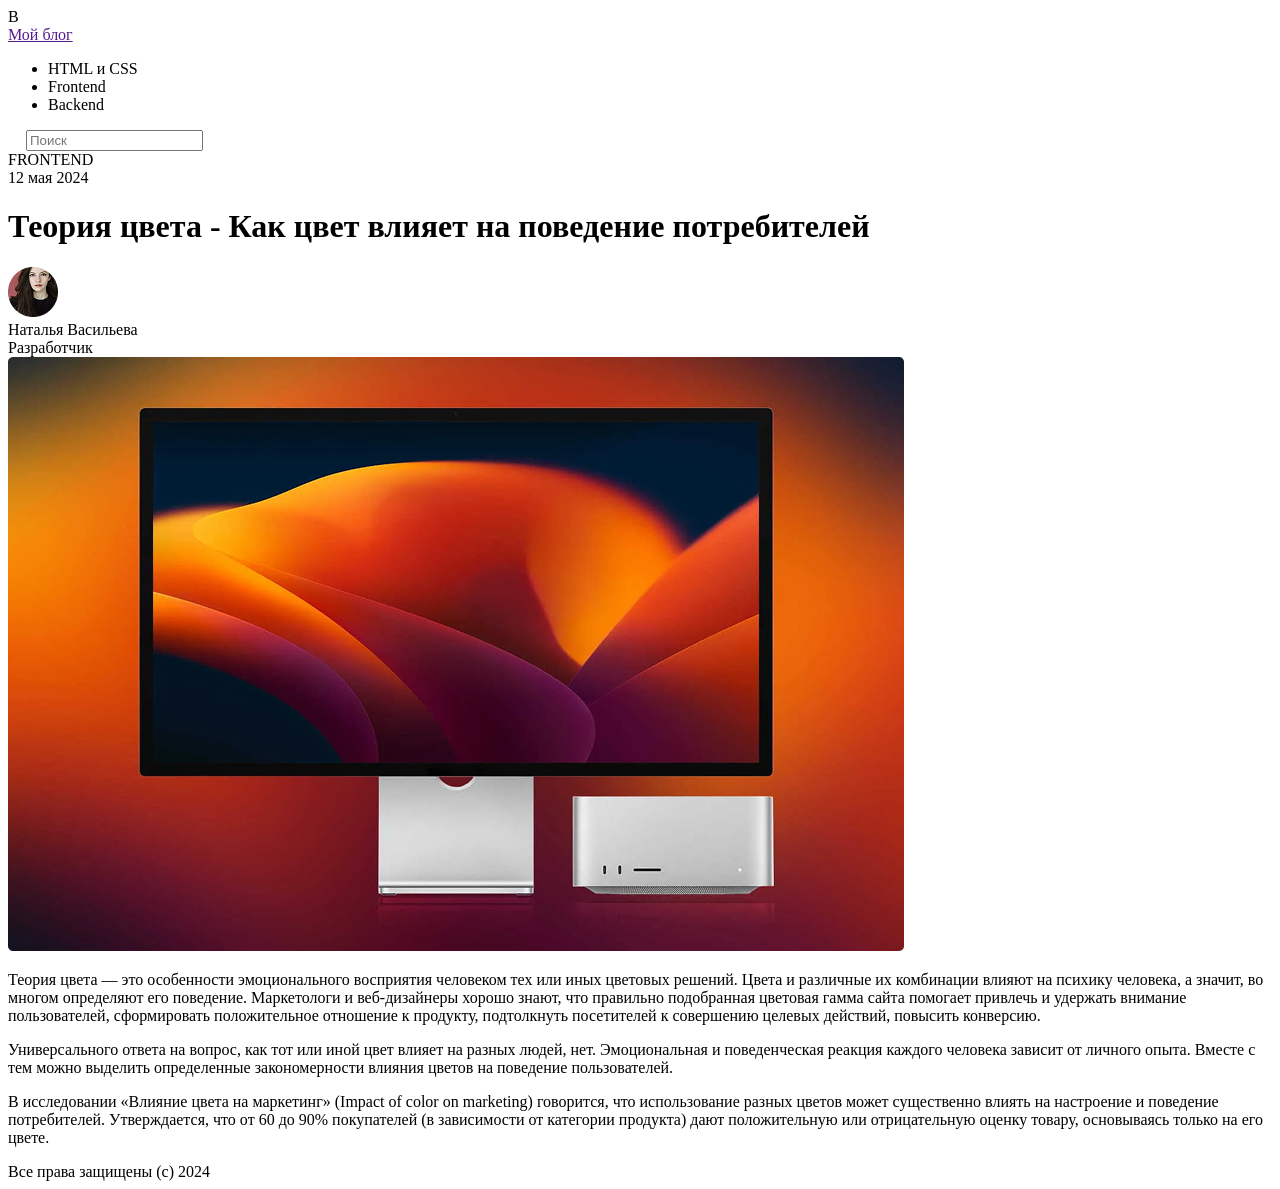
==== 1-Blog/index.html @ 3f0859f4 "ДЗ-1" ====
<!DOCTYPE html>
<html lang="en">
<head>
    <meta charset="UTF-8">
    <meta name="viewport" content="width=device-width, initial-scale=1.0">
    <title>Блог</title>
</head>
<body>
    <header>
        <div>
            <div>В</div>
            <a href="">Мой блог</a>
        </div>
        <nav>
            <ul>
                <li>HTML и CSS</li>
                <li>Frontend</li>
                <li>Backend</li>
            </ul>
        </nav>
        <form action="">
            <img src="img/search.png" alt="">
            <input type="text" placeholder="Поиск">
        </form>
    </header>
    <main>
        <div>
            <div>FRONTEND</div>
            <div>12 мая 2024</div>
        </div>
        <h1>Теория цвета - Как цвет влияет на поведение потребителей</h1>
        <div>
            <img src="img/Ellipse 1.png" alt="">
            <div>
                <div>Наталья Васильева</div>
                <div>Разработчик</div>
            </div>
        </div>
        <img src="img/Rectangle 181.png" alt="">
        <p>Теория цвета — это особенности эмоционального восприятия человеком тех или иных цветовых решений. Цвета и различные их комбинации влияют на психику человека, а значит, во многом определяют его поведение. Маркетологи и веб-дизайнеры хорошо знают, что правильно подобранная цветовая гамма сайта помогает привлечь и удержать внимание пользователей, сформировать положительное отношение к продукту, подтолкнуть посетителей к совершению целевых действий, повысить конверсию.</p>
        <p>Универсального ответа на вопрос, как тот или иной цвет влияет на разных людей, нет. Эмоциональная и поведенческая реакция каждого человека зависит от личного опыта. Вместе с тем можно выделить определенные закономерности влияния цветов на поведение пользователей.</p>
        <p>В исследовании «Влияние цвета на маркетинг» (Impact of color on marketing) говорится, что использование разных цветов может существенно влиять на настроение и поведение потребителей. Утверждается, что от 60 до 90% покупателей (в зависимости от категории продукта) дают положительную или отрицательную оценку товару, основываясь только на его цвете.</p>
        <footer>Все права защищены (c) 2024</footer>
    </main>
</body>
</html>
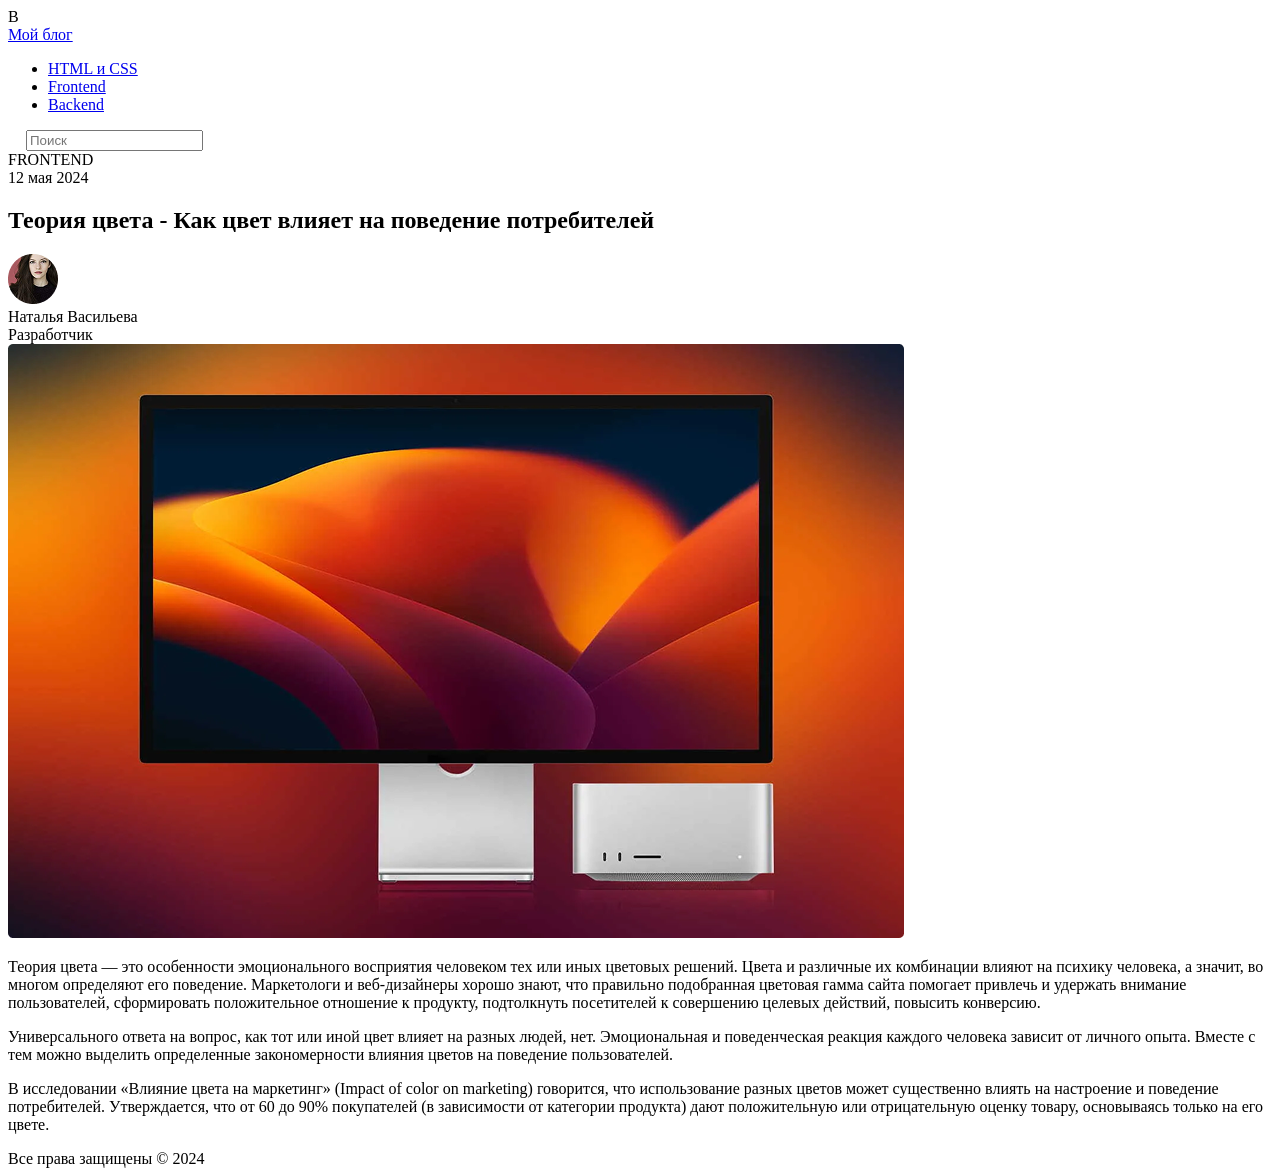
==== commit 55101c27: "Семантическая верстка" ====
--- a/1-Blog/index.html
+++ b/1-Blog/index.html
@@ -9,38 +9,40 @@
     <header>
         <div>
             <div>В</div>
-            <a href="">Мой блог</a>
+            <a href="#">Мой блог</a>
         </div>
         <nav>
             <ul>
-                <li>HTML и CSS</li>
-                <li>Frontend</li>
-                <li>Backend</li>
+                <li><a href="#">HTML и CSS</a></li>
+                <li><a href="#">Frontend</a></li>
+                <li><a href="#">Backend</a></li>
             </ul>
         </nav>
         <form action="">
-            <img src="img/search.png" alt="">
+            <img src="img/search.png" alt="Поиск иконка">
             <input type="text" placeholder="Поиск">
         </form>
     </header>
-    <main>
+    <section>
         <div>
             <div>FRONTEND</div>
             <div>12 мая 2024</div>
         </div>
         <h1>Теория цвета - Как цвет влияет на поведение потребителей</h1>
         <div>
-            <img src="img/Ellipse 1.png" alt="">
+            <img src="img/Ellipse 1.png" alt="Автор фото">
             <div>
                 <div>Наталья Васильева</div>
                 <div>Разработчик</div>
             </div>
         </div>
-        <img src="img/Rectangle 181.png" alt="">
+        <article>
+        <img src="img/Rectangle 181.png" alt="Компьютер фото">
         <p>Теория цвета — это особенности эмоционального восприятия человеком тех или иных цветовых решений. Цвета и различные их комбинации влияют на психику человека, а значит, во многом определяют его поведение. Маркетологи и веб-дизайнеры хорошо знают, что правильно подобранная цветовая гамма сайта помогает привлечь и удержать внимание пользователей, сформировать положительное отношение к продукту, подтолкнуть посетителей к совершению целевых действий, повысить конверсию.</p>
         <p>Универсального ответа на вопрос, как тот или иной цвет влияет на разных людей, нет. Эмоциональная и поведенческая реакция каждого человека зависит от личного опыта. Вместе с тем можно выделить определенные закономерности влияния цветов на поведение пользователей.</p>
         <p>В исследовании «Влияние цвета на маркетинг» (Impact of color on marketing) говорится, что использование разных цветов может существенно влиять на настроение и поведение потребителей. Утверждается, что от 60 до 90% покупателей (в зависимости от категории продукта) дают положительную или отрицательную оценку товару, основываясь только на его цвете.</p>
-        <footer>Все права защищены (c) 2024</footer>
-    </main>
+        </article>
+        <footer>Все права защищены &copy; 2024</footer>
+    </section>
 </body>
 </html>
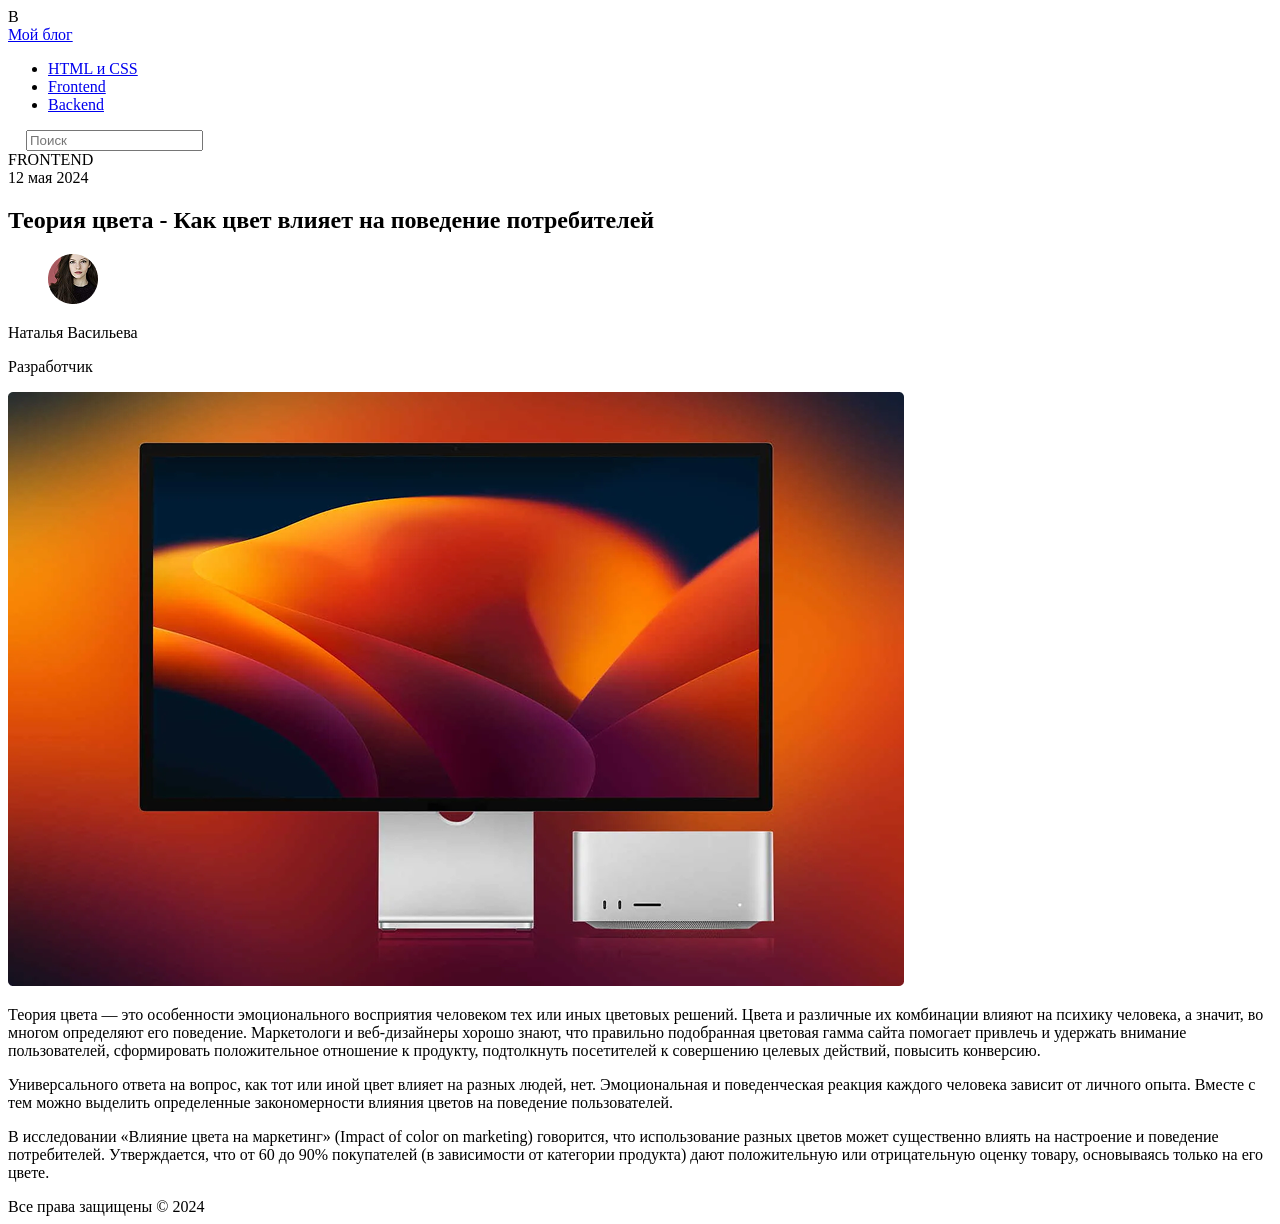
==== commit ed325b2a: "Исправления семантики" ====
--- a/1-Blog/index.html
+++ b/1-Blog/index.html
@@ -1,5 +1,5 @@
 <!DOCTYPE html>
-<html lang="en">
+<html lang="ru">
 <head>
     <meta charset="UTF-8">
     <meta name="viewport" content="width=device-width, initial-scale=1.0">
@@ -18,22 +18,24 @@
                 <li><a href="#">Backend</a></li>
             </ul>
         </nav>
-        <form action="">
-            <img src="img/search.png" alt="Поиск иконка">
-            <input type="text" placeholder="Поиск">
+        <form action="" role="search">
+            <img src="img/search.png" alt="">
+            <input type="search" placeholder="Поиск" aria-label="Поиск">
         </form>
     </header>
     <section>
         <div>
             <div>FRONTEND</div>
-            <div>12 мая 2024</div>
+            <time datetime="2024-05-12">12 мая 2024</time>
         </div>
         <h1>Теория цвета - Как цвет влияет на поведение потребителей</h1>
         <div>
-            <img src="img/Ellipse 1.png" alt="Автор фото">
+            <figure>
+                <img src="img/Ellipse 1.png" alt="Автор фото">
+            </figure>
             <div>
-                <div>Наталья Васильева</div>
-                <div>Разработчик</div>
+                <p>Наталья Васильева</p>
+                <p>Разработчик</p>
             </div>
         </div>
         <article>
@@ -42,7 +44,8 @@
         <p>Универсального ответа на вопрос, как тот или иной цвет влияет на разных людей, нет. Эмоциональная и поведенческая реакция каждого человека зависит от личного опыта. Вместе с тем можно выделить определенные закономерности влияния цветов на поведение пользователей.</p>
         <p>В исследовании «Влияние цвета на маркетинг» (Impact of color on marketing) говорится, что использование разных цветов может существенно влиять на настроение и поведение потребителей. Утверждается, что от 60 до 90% покупателей (в зависимости от категории продукта) дают положительную или отрицательную оценку товару, основываясь только на его цвете.</p>
         </article>
-        <footer>Все права защищены &copy; 2024</footer>
-    </section>
+        </section>
+    <footer>Все права защищены &copy; 2024</footer>
+    
 </body>
 </html>
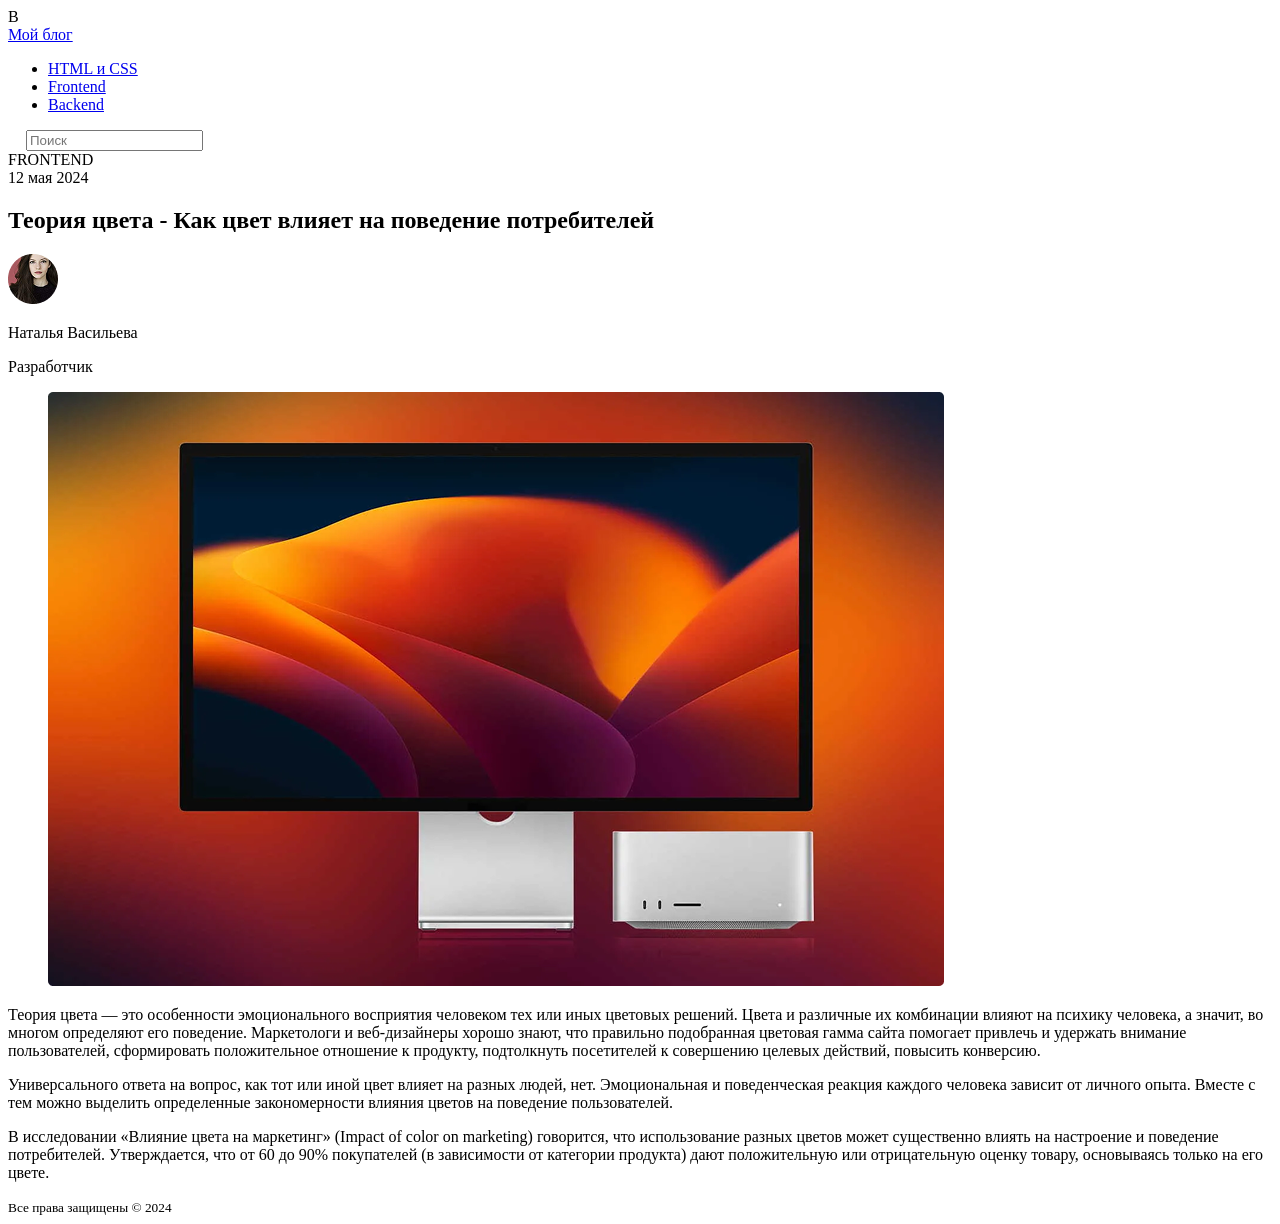
==== commit de6c93f5: "Исправление семантики 2" ====
--- a/1-Blog/index.html
+++ b/1-Blog/index.html
@@ -23,29 +23,29 @@
             <input type="search" placeholder="Поиск" aria-label="Поиск">
         </form>
     </header>
-    <section>
+    <main>
+    <article>
         <div>
             <div>FRONTEND</div>
             <time datetime="2024-05-12">12 мая 2024</time>
         </div>
         <h1>Теория цвета - Как цвет влияет на поведение потребителей</h1>
-        <div>
-            <figure>
-                <img src="img/Ellipse 1.png" alt="Автор фото">
-            </figure>
+        <div>           
+                <img src="img/Ellipse 1.png" alt="Наталья Васильева">
             <div>
                 <p>Наталья Васильева</p>
                 <p>Разработчик</p>
             </div>
         </div>
-        <article>
-        <img src="img/Rectangle 181.png" alt="Компьютер фото">
+        <figure>
+        <img src="img/Rectangle 181.png" alt="mac mini с apple display на градиентном фоне">
+        </figure>
         <p>Теория цвета — это особенности эмоционального восприятия человеком тех или иных цветовых решений. Цвета и различные их комбинации влияют на психику человека, а значит, во многом определяют его поведение. Маркетологи и веб-дизайнеры хорошо знают, что правильно подобранная цветовая гамма сайта помогает привлечь и удержать внимание пользователей, сформировать положительное отношение к продукту, подтолкнуть посетителей к совершению целевых действий, повысить конверсию.</p>
         <p>Универсального ответа на вопрос, как тот или иной цвет влияет на разных людей, нет. Эмоциональная и поведенческая реакция каждого человека зависит от личного опыта. Вместе с тем можно выделить определенные закономерности влияния цветов на поведение пользователей.</p>
         <p>В исследовании «Влияние цвета на маркетинг» (Impact of color on marketing) говорится, что использование разных цветов может существенно влиять на настроение и поведение потребителей. Утверждается, что от 60 до 90% покупателей (в зависимости от категории продукта) дают положительную или отрицательную оценку товару, основываясь только на его цвете.</p>
         </article>
-        </section>
-    <footer>Все права защищены &copy; 2024</footer>
+        </main>
+    <footer><small>Все права защищены &copy; 2024</small></footer>
     
 </body>
 </html>
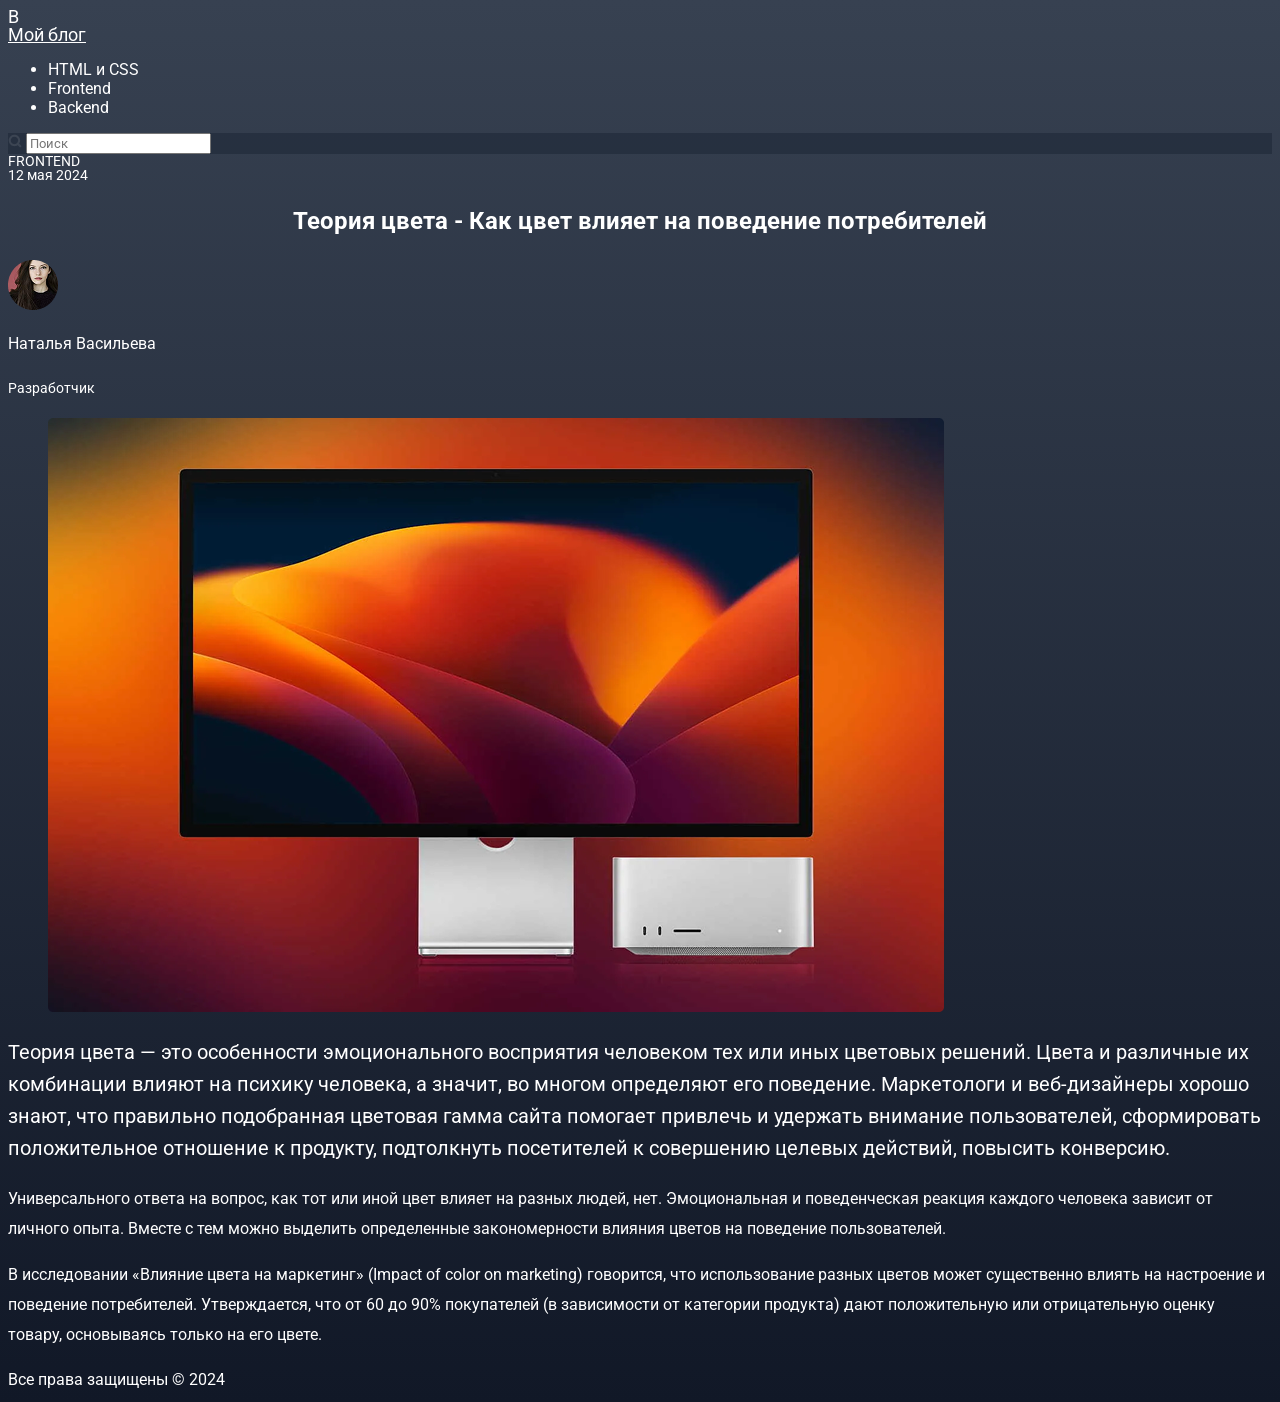
==== commit 9fac0de2: "Merge 167025a8edc59d0ad35c2f364d6e0febb7b63f8c into 2069d173c9ebc3fdf3012f91dccc5ef205778ee2" ====
--- a/1-Blog/index.html
+++ b/1-Blog/index.html
@@ -4,11 +4,15 @@
     <meta charset="UTF-8">
     <meta name="viewport" content="width=device-width, initial-scale=1.0">
     <title>Блог</title>
+    <link rel="preconnect" href="https://fonts.googleapis.com">
+<link rel="preconnect" href="https://fonts.gstatic.com" crossorigin>
+<link href="https://fonts.googleapis.com/css2?family=Krona+One&family=Roboto:ital,wght@0,100..900;1,100..900&family=Source+Code+Pro:ital,wght@0,200..900;1,200..900&display=swap" rel="stylesheet">
+    <link rel="stylesheet" href="css/style.css">
 </head>
 <body>
     <header>
-        <div>
-            <div>В</div>
+        <div class="logo">
+            <div class="logo-block">В</div>
             <a href="#">Мой блог</a>
         </div>
         <nav>
@@ -18,23 +22,23 @@
                 <li><a href="#">Backend</a></li>
             </ul>
         </nav>
-        <form action="" role="search">
+        <form action="#" role="search">
             <img src="img/search.png" alt="">
             <input type="search" placeholder="Поиск" aria-label="Поиск">
         </form>
     </header>
     <main>
     <article>
-        <div>
+        <div class="breadcrumbs">
             <div>FRONTEND</div>
             <time datetime="2024-05-12">12 мая 2024</time>
         </div>
         <h1>Теория цвета - Как цвет влияет на поведение потребителей</h1>
-        <div>           
+        <div class="author">           
                 <img src="img/Ellipse 1.png" alt="Наталья Васильева">
             <div>
-                <p>Наталья Васильева</p>
-                <p>Разработчик</p>
+                <p class="author-name">Наталья Васильева</p>
+                <p class="author-position">Разработчик</p>
             </div>
         </div>
         <figure>
--- a/1-Blog/css/style.css
+++ b/1-Blog/css/style.css
@@ -0,0 +1,53 @@
+*{
+    font-family: 'Roboto', monospace;
+    color: #ffffff;
+}
+body{
+    background:linear-gradient(#374151,#111827);
+}
+p{
+    font-size: 16px;
+    line-height: 30px;
+}
+.logo{
+    font-size: 18px;
+    line-height: 100%;
+    font-weight: 400;
+}
+nav a{
+    text-decoration: none;
+    font-size: 16px;
+    font-weight: 400;
+}
+form[role="search"]{
+    background-color: #1F293799;
+    color: #fff;
+    font-size: 16px;
+    font-weight: 400;
+}
+.breadcrumbs{
+    font-size: 14px;
+    line-height: 100%;
+}
+h1{
+    font-size: 24px;
+    line-height: 38px;
+    text-align: center;
+}
+.author-name{
+    font-size: 16px;
+    line-height: 28px;
+}
+.author-position{
+    font-size: 14px;
+    line-height: 28px;
+}
+figure + p{
+    font-size: 20px;
+    line-height: 32px;
+}
+footer small{
+    font-size: 16px;
+    line-height: 28px;
+    text-align: center;
+}
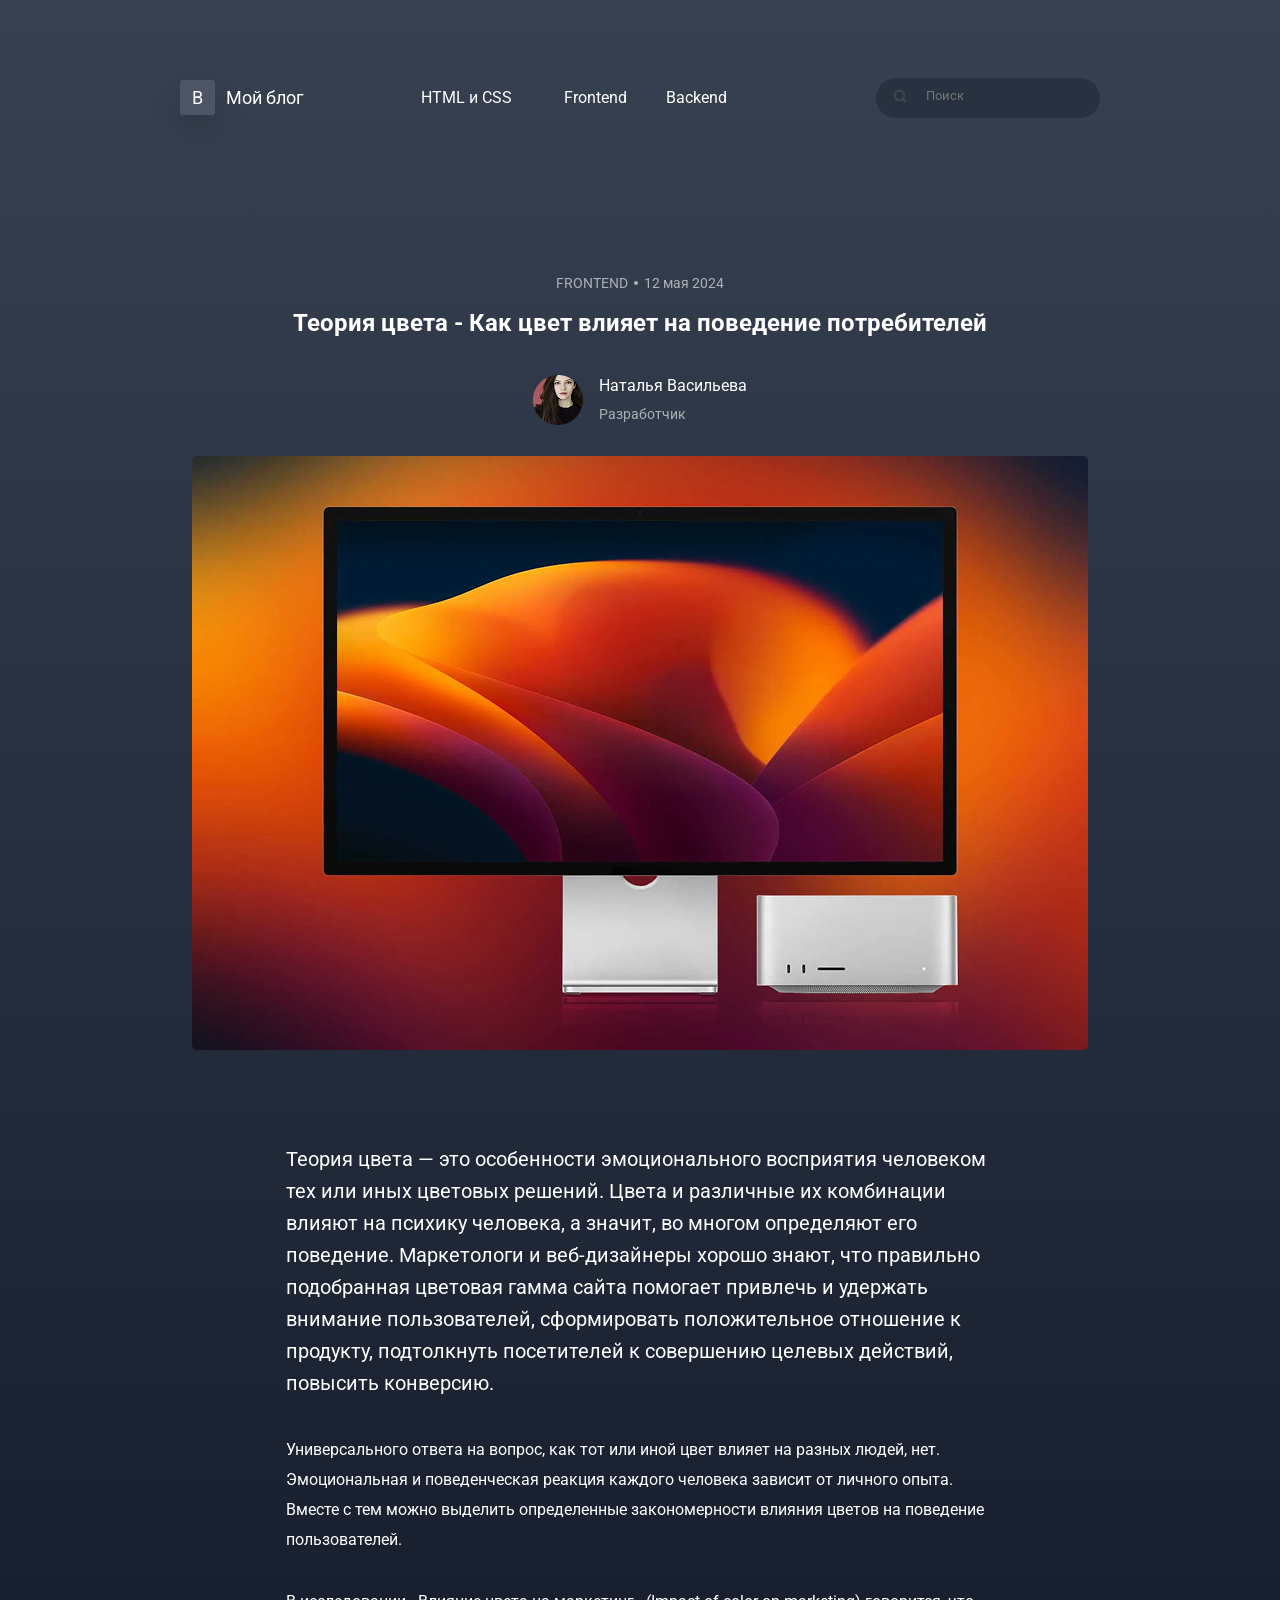
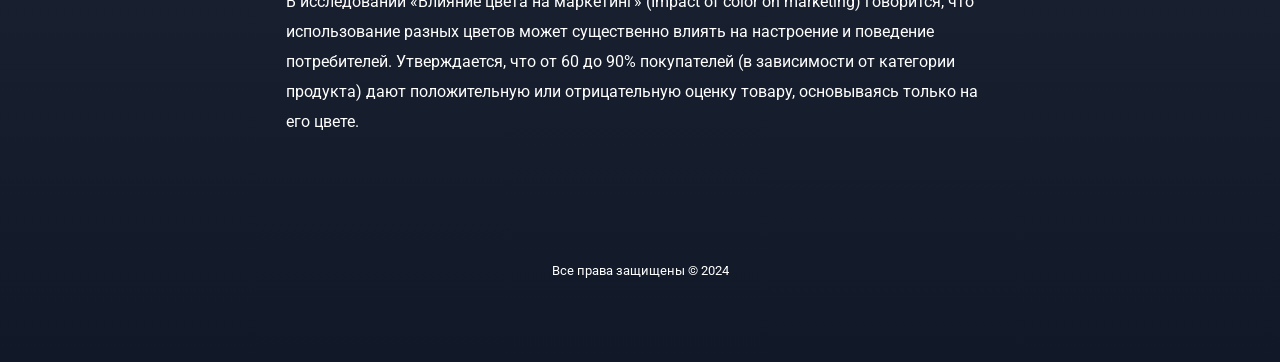
==== commit 1deb1713: "18.5 Практика влексбокс 1.0" ====
--- a/1-Blog/index.html
+++ b/1-Blog/index.html
@@ -31,6 +31,7 @@
     <article>
         <div class="breadcrumbs">
             <div>FRONTEND</div>
+            <div class="rect"></div>
             <time datetime="2024-05-12">12 мая 2024</time>
         </div>
         <h1>Теория цвета - Как цвет влияет на поведение потребителей</h1>
--- a/1-Blog/css/style.css
+++ b/1-Blog/css/style.css
@@ -4,50 +4,148 @@
 }
 body{
     background:linear-gradient(#374151,#111827);
+    margin: 0;
 }
 p{
     font-size: 16px;
     line-height: 30px;
 }
+header{
+    display: flex;
+    margin: 72px 180px 73px;
+    align-items: center;
+}
+header nav ul{
+    display: flex;
+    list-style: none;
+    align-items: center;
+}
+header nav ul li:first-child{
+    margin-right: 52px;
+}
+header nav ul li:nth-child(2){
+    margin-right: 39px;
+}
 .logo{
     font-size: 18px;
     line-height: 100%;
     font-weight: 400;
+    display: flex;
+    gap: 11px;
+    align-items: center;
+    margin-right: 77px;
+}
+.logo a{
+    text-decoration: none;
+}
+.logo-block{
+    background-color: #4B5563;
+    box-shadow: 0 15px 30px rgba(0, 0, 0,0.15);
+    border-radius: 3px;
+    width: 35px;
+    height: 35px;
+    display: flex;
+    align-items: center;
+    justify-content: center;
 }
 nav a{
     text-decoration: none;
     font-size: 16px;
     font-weight: 400;
 }
+article{
+display: flex;
+justify-content: center;
+flex-direction: column;
+align-items: center;
+}
 form[role="search"]{
-    background-color: #1F293799;
+    box-sizing: border-box;
+    background-color: rgba(31, 41, 55, 0.6);
     color: #fff;
     font-size: 16px;
     font-weight: 400;
+    width: 224px;
+    height: 40px;
+    gap: 17px;
+    padding: 8px 128px 12px 17px;
+    border-radius: 100px;
+    display: flex;
+    align-items: center;
+    margin-left: auto;
+}
+form[role="search"] input{
+    background-color: transparent;
+    border: none;
+    color: rgba(255, 255, 255, 1);
 }
 .breadcrumbs{
     font-size: 14px;
     line-height: 100%;
+    margin: 80px auto 14px;
+    color: rgba(255, 255, 255, 0.6);
+    display: flex;
+    align-items: center;
+    gap: 6px;
+}
+.breadcrumbs >*{
+    font-size: 14px;
+    line-height: 100%;
+    color: rgba(255, 255, 255, 0.6);
+}
+.breadcrumbs .rect{
+    display: block;
+width: 4px;
+background-color:rgba(255, 255, 255, 0.6) ;
+height: 4px;
+border-radius: 100%;
 }
 h1{
     font-size: 24px;
     line-height: 38px;
     text-align: center;
+    margin: 0;
+    margin-bottom: 30px;
 }
 .author-name{
     font-size: 16px;
     line-height: 28px;
+
+}
+.author{
+    margin:0 auto 28px;
+    display: flex;
+    gap: 16px;
+    align-items: center;
+}
+.author p{
+    margin: 0;
+}
+.author p:last-child{
+    color: rgba(255, 255, 255, 0.6);
 }
 .author-position{
     font-size: 14px;
     line-height: 28px;
 }
+.author img{
+    object-fit: contain;
+    width: 50px;
+    height: 50px;
+}
+figure{
+    margin: 0 auto 69px;
+}
 figure + p{
     font-size: 20px;
     line-height: 32px;
 }
-footer small{
+footer{
     font-size: 16px;
     line-height: 28px;
     text-align: center;
+    margin: 103px auto 77px;
+}
+article>p{
+    max-width: 708px;
 }
